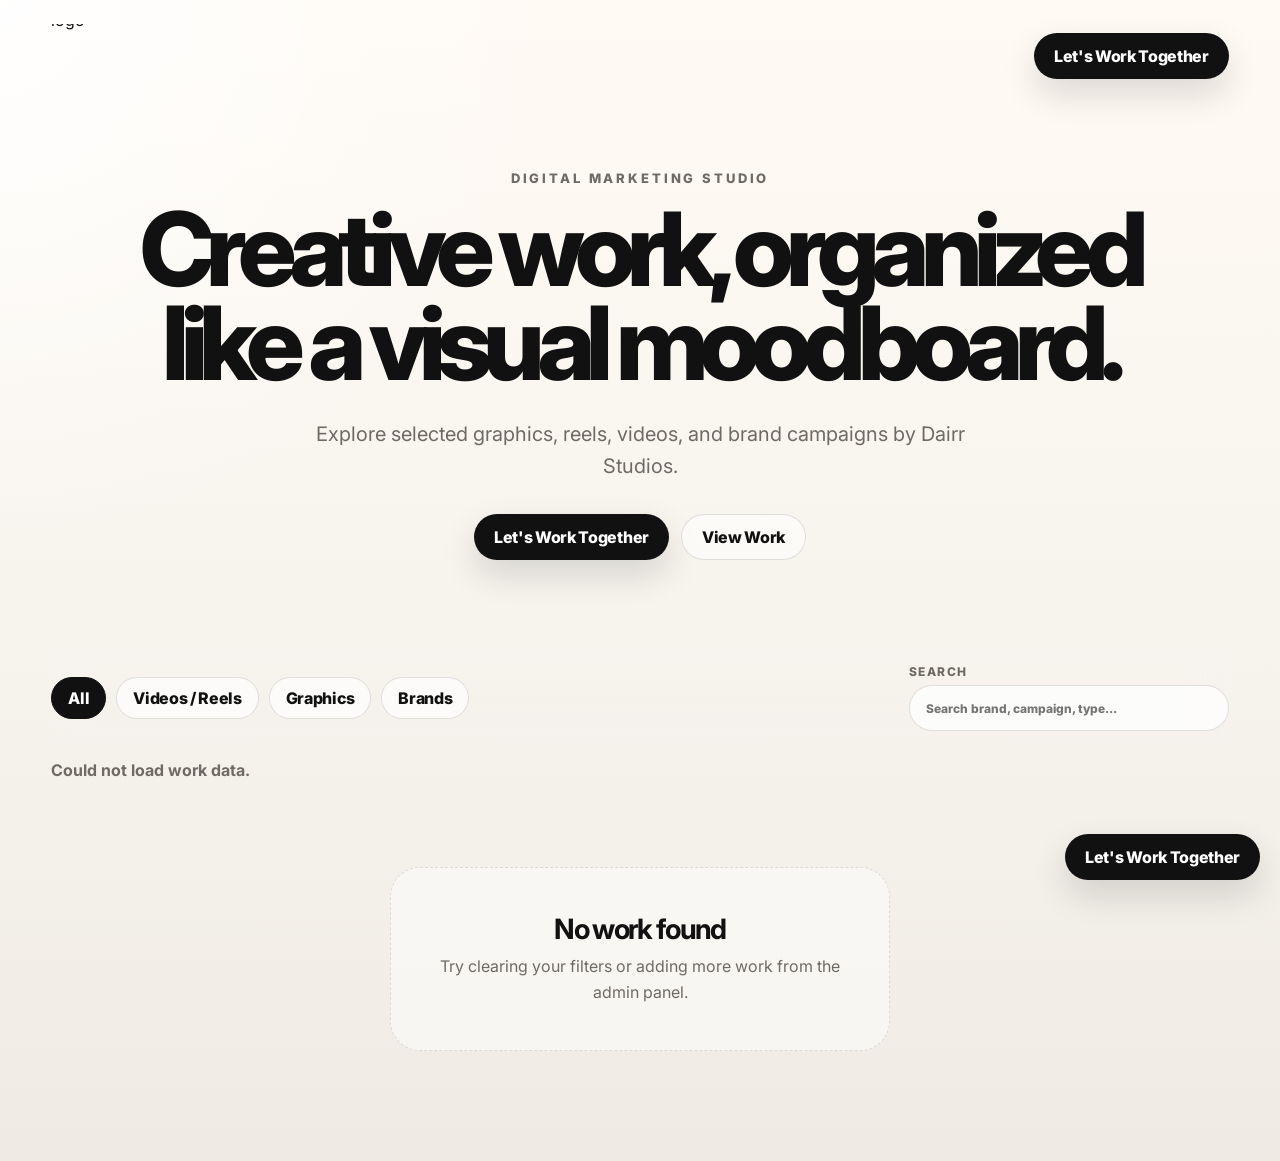
==== index.html @ c3e4b8ca "Add files via upload" ====
<!doctype html>
<html lang="en">
<head>
  <meta charset="utf-8" />
  <meta name="viewport" content="width=device-width, initial-scale=1" />
  <title>Dairr Studios | Creative Portfolio</title>
  <meta name="description" content="A visual portfolio by Dairr Studios, featuring graphics, videos, reels, and brand work." />
  <meta property="og:title" content="Dairr Studios | Creative Portfolio" />
  <meta property="og:description" content="Explore graphics, videos, reels, and brand work by Dairr Studios." />
  <meta property="og:type" content="website" />
  <meta property="og:image" content="/assets/dairr-logo.jpeg" />
  <link rel="icon" href="/assets/dairr-logo.jpeg" />
  <link rel="preconnect" href="https://fonts.googleapis.com">
  <link rel="preconnect" href="https://fonts.gstatic.com" crossorigin>
  <link href="https://fonts.googleapis.com/css2?family=Inter:wght@400;500;600;700;800&display=swap" rel="stylesheet">
  <link rel="stylesheet" href="/styles.css" />
</head>
<body>
  <header class="site-header">
    <nav class="nav-shell" aria-label="Primary navigation">
      <a class="brand-mark" href="/" aria-label="Dairr Studios home">
        <img src="/assets/dairr-logo.jpeg" alt="Dairr Studios logo" />
      </a>
      <a class="desktop-cta" href="mailto:dairrstudios@gmail.com?subject=Let's%20work%20together%20with%20Dairr%20Studios">Let's Work Together</a>
    </nav>

    <section class="hero">
      <p class="eyebrow">Digital Marketing Studio</p>
      <h1>Creative work, organized like a visual moodboard.</h1>
      <p class="hero-copy">Explore selected graphics, reels, videos, and brand campaigns by Dairr Studios.</p>
      <div class="hero-actions">
        <a class="primary-cta" href="mailto:dairrstudios@gmail.com?subject=Let's%20work%20together%20with%20Dairr%20Studios">Let's Work Together</a>
        <a class="secondary-cta" href="#work">View Work</a>
      </div>
    </section>
  </header>

  <main id="work" class="work-area">
    <section class="toolbar" aria-label="Portfolio filters">
      <div class="filter-group" role="group" aria-label="Content type filters">
        <button class="filter-btn active" data-filter="all" type="button">All</button>
        <button class="filter-btn" data-filter="video" type="button">Videos / Reels</button>
        <button class="filter-btn" data-filter="graphic" type="button">Graphics</button>
        <button class="filter-btn" data-filter="brands" type="button">Brands</button>
      </div>
      <label class="search-wrap" for="searchInput">
        <span>Search</span>
        <input id="searchInput" type="search" placeholder="Search brand, campaign, type..." autocomplete="off" />
      </label>
    </section>

    <section class="brand-strip hidden" id="brandStrip" aria-label="Brand filters"></section>

    <section class="status-line" aria-live="polite">
      <span id="resultCount">Loading work...</span>
      <button id="clearBrand" class="clear-brand hidden" type="button">Clear brand filter</button>
    </section>

    <section class="masonry-grid" id="masonryGrid" aria-label="Dairr Studios work feed"></section>

    <section class="empty-state hidden" id="emptyState">
      <h2>No work found</h2>
      <p>Try clearing your filters or adding more work from the admin panel.</p>
    </section>
  </main>

  <dialog class="preview-modal" id="previewModal">
    <button class="modal-close" id="modalClose" type="button" aria-label="Close preview">×</button>
    <div class="modal-body" id="modalBody"></div>
  </dialog>

  <a class="floating-cta" href="mailto:dairrstudios@gmail.com?subject=Let's%20work%20together%20with%20Dairr%20Studios">Let's Work Together</a>

  <script src="/script.js"></script>
</body>
</html>
---- styles.css ----
:root {
  --bg: #f7f4ee;
  --card: #ffffff;
  --ink: #111111;
  --muted: #6f6a64;
  --line: rgba(17, 17, 17, 0.12);
  --soft: rgba(17, 17, 17, 0.055);
  --accent: #111111;
  --radius-lg: 30px;
  --radius-md: 20px;
  --radius-sm: 999px;
  --shadow: 0 24px 70px rgba(17, 17, 17, 0.10);
}

* { box-sizing: border-box; }

html {
  scroll-behavior: smooth;
}

body {
  margin: 0;
  min-height: 100vh;
  font-family: Inter, system-ui, -apple-system, BlinkMacSystemFont, "Segoe UI", sans-serif;
  background:
    radial-gradient(circle at top left, rgba(255, 255, 255, 0.92), transparent 34rem),
    linear-gradient(180deg, #fffaf4 0%, var(--bg) 52%, #efebe4 100%);
  color: var(--ink);
}

img, video, iframe { max-width: 100%; }

a { color: inherit; text-decoration: none; }

button, input { font: inherit; }

.site-header {
  padding: 24px clamp(18px, 4vw, 56px) 42px;
}

.nav-shell {
  max-width: 1440px;
  margin: 0 auto;
  display: flex;
  align-items: center;
  justify-content: space-between;
  gap: 24px;
}

.brand-mark {
  width: 132px;
  height: 64px;
  display: inline-flex;
  align-items: center;
  justify-content: flex-start;
  overflow: hidden;
}

.brand-mark img {
  width: 132px;
  height: 132px;
  object-fit: contain;
  mix-blend-mode: multiply;
}

.desktop-cta,
.primary-cta,
.secondary-cta,
.floating-cta {
  display: inline-flex;
  align-items: center;
  justify-content: center;
  min-height: 46px;
  padding: 0 20px;
  border-radius: var(--radius-sm);
  font-weight: 800;
  letter-spacing: -0.02em;
  transition: transform 180ms ease, box-shadow 180ms ease, background 180ms ease;
}

.desktop-cta,
.primary-cta,
.floating-cta {
  background: var(--ink);
  color: #fff;
  box-shadow: 0 15px 35px rgba(17, 17, 17, 0.14);
}

.secondary-cta {
  border: 1px solid var(--line);
  background: rgba(255, 255, 255, 0.58);
}

.desktop-cta:hover,
.primary-cta:hover,
.secondary-cta:hover,
.floating-cta:hover,
.filter-btn:hover,
.brand-chip:hover,
.card:hover {
  transform: translateY(-2px);
}

.hero {
  max-width: 1180px;
  margin: 82px auto 46px;
  text-align: center;
}

.eyebrow {
  margin: 0 0 16px;
  font-size: 13px;
  text-transform: uppercase;
  letter-spacing: 0.22em;
  font-weight: 800;
  color: var(--muted);
}

.hero h1 {
  margin: 0 auto;
  max-width: 1020px;
  font-size: clamp(42px, 8vw, 112px);
  line-height: 0.92;
  letter-spacing: -0.085em;
  font-weight: 800;
}

.hero-copy {
  margin: 28px auto 0;
  max-width: 650px;
  color: var(--muted);
  font-size: clamp(16px, 2vw, 20px);
  line-height: 1.6;
}

.hero-actions {
  margin-top: 32px;
  display: flex;
  gap: 12px;
  justify-content: center;
  flex-wrap: wrap;
}

.work-area {
  max-width: 1540px;
  margin: 0 auto;
  padding: 0 clamp(18px, 4vw, 56px) 110px;
}

.toolbar {
  position: sticky;
  top: 0;
  z-index: 5;
  display: flex;
  justify-content: space-between;
  align-items: center;
  gap: 18px;
  padding: 16px 0;
  backdrop-filter: blur(18px);
}

.filter-group,
.brand-strip {
  display: flex;
  gap: 10px;
  flex-wrap: wrap;
}

.filter-btn,
.brand-chip,
.clear-brand {
  border: 1px solid var(--line);
  background: rgba(255, 255, 255, 0.68);
  border-radius: var(--radius-sm);
  color: var(--ink);
  min-height: 42px;
  padding: 0 16px;
  cursor: pointer;
  font-weight: 800;
  letter-spacing: -0.02em;
  transition: transform 180ms ease, background 180ms ease, color 180ms ease, border 180ms ease;
}

.filter-btn.active,
.brand-chip.active {
  background: var(--ink);
  color: #fff;
  border-color: var(--ink);
}

.search-wrap {
  min-width: min(320px, 100%);
  display: grid;
  gap: 6px;
  color: var(--muted);
  font-size: 12px;
  font-weight: 800;
  text-transform: uppercase;
  letter-spacing: 0.12em;
}

.search-wrap input {
  width: 100%;
  height: 46px;
  border: 1px solid var(--line);
  border-radius: var(--radius-sm);
  background: rgba(255, 255, 255, 0.72);
  padding: 0 16px;
  outline: none;
  color: var(--ink);
}

.search-wrap input:focus {
  border-color: rgba(17, 17, 17, 0.42);
}

.brand-strip {
  margin: 8px 0 18px;
}

.status-line {
  min-height: 34px;
  display: flex;
  align-items: center;
  justify-content: space-between;
  gap: 16px;
  margin: 6px 0 16px;
  color: var(--muted);
  font-weight: 700;
}

.masonry-grid {
  column-count: 4;
  column-gap: 18px;
}

.card {
  position: relative;
  break-inside: avoid;
  margin: 0 0 18px;
  overflow: hidden;
  border-radius: var(--radius-lg);
  background: var(--card);
  box-shadow: 0 10px 35px rgba(17, 17, 17, 0.08);
  border: 1px solid rgba(17, 17, 17, 0.08);
  cursor: pointer;
  transition: transform 180ms ease, box-shadow 180ms ease;
}

.card:hover {
  box-shadow: var(--shadow);
}

.card-media {
  width: 100%;
  display: block;
  background: #ebe5dc;
}

.card video {
  display: block;
  width: 100%;
  height: auto;
}

.card-placeholder {
  min-height: 300px;
  display: grid;
  place-items: center;
  padding: 28px;
  text-align: center;
  background:
    radial-gradient(circle at 30% 20%, rgba(255, 255, 255, 0.75), transparent 16rem),
    linear-gradient(135deg, #f4efe8, #ded7cc);
}

.card-placeholder strong {
  display: block;
  font-size: 24px;
  letter-spacing: -0.055em;
}

.card-content {
  padding: 15px 16px 17px;
}

.card-topline {
  display: flex;
  align-items: center;
  justify-content: space-between;
  gap: 12px;
  margin-bottom: 8px;
}

.badge {
  display: inline-flex;
  align-items: center;
  min-height: 28px;
  padding: 0 10px;
  border-radius: var(--radius-sm);
  background: var(--soft);
  color: var(--muted);
  font-size: 12px;
  font-weight: 900;
  text-transform: uppercase;
  letter-spacing: 0.08em;
}

.card h2 {
  margin: 0;
  font-size: 18px;
  line-height: 1.22;
  letter-spacing: -0.055em;
}

.brand-name {
  margin: 7px 0 0;
  color: var(--muted);
  font-size: 14px;
  font-weight: 700;
}

.empty-state {
  margin: 64px auto 0;
  max-width: 500px;
  text-align: center;
  padding: 44px;
  border: 1px dashed var(--line);
  border-radius: var(--radius-lg);
  background: rgba(255, 255, 255, 0.48);
}

.empty-state h2 {
  margin: 0 0 8px;
  font-size: 28px;
  letter-spacing: -0.06em;
}

.empty-state p {
  margin: 0;
  color: var(--muted);
  line-height: 1.6;
}

.preview-modal {
  width: min(1040px, calc(100vw - 24px));
  max-height: calc(100vh - 24px);
  border: 0;
  padding: 0;
  border-radius: 32px;
  background: var(--card);
  color: var(--ink);
  overflow: hidden;
  box-shadow: 0 40px 110px rgba(0, 0, 0, 0.35);
}

.preview-modal::backdrop {
  background: rgba(17, 17, 17, 0.72);
  backdrop-filter: blur(10px);
}

.modal-close {
  position: absolute;
  top: 14px;
  right: 14px;
  z-index: 3;
  width: 42px;
  height: 42px;
  border-radius: 50%;
  border: 1px solid rgba(255, 255, 255, 0.45);
  background: rgba(17, 17, 17, 0.68);
  color: #fff;
  cursor: pointer;
  font-size: 28px;
  line-height: 1;
}

.modal-body {
  display: grid;
  grid-template-columns: minmax(0, 1.35fr) minmax(280px, 0.65fr);
}

.modal-visual {
  display: grid;
  place-items: center;
  min-height: 500px;
  background: #111;
}

.modal-visual img,
.modal-visual video,
.modal-visual iframe {
  width: 100%;
  max-height: calc(100vh - 110px);
  object-fit: contain;
}

.modal-visual iframe {
  aspect-ratio: 16 / 9;
  border: 0;
}

.modal-info {
  padding: 38px 32px;
  display: flex;
  flex-direction: column;
  gap: 14px;
}

.modal-info h2 {
  margin: 0;
  font-size: clamp(28px, 4vw, 48px);
  line-height: 0.95;
  letter-spacing: -0.08em;
}

.modal-info p {
  margin: 0;
  color: var(--muted);
  line-height: 1.65;
}

.external-link {
  margin-top: auto;
  display: inline-flex;
  align-items: center;
  justify-content: center;
  min-height: 46px;
  border-radius: var(--radius-sm);
  border: 1px solid var(--line);
  font-weight: 900;
}

.floating-cta {
  position: fixed;
  right: 20px;
  bottom: 20px;
  z-index: 6;
}

.hidden { display: none !important; }

@media (max-width: 1180px) {
  .masonry-grid { column-count: 3; }
}

@media (max-width: 880px) {
  .toolbar {
    position: static;
    flex-direction: column;
    align-items: stretch;
  }

  .filter-group { overflow-x: auto; flex-wrap: nowrap; padding-bottom: 2px; }
  .filter-btn { white-space: nowrap; }
  .masonry-grid { column-count: 2; }
  .modal-body { grid-template-columns: 1fr; }
  .modal-visual { min-height: auto; }
  .modal-info { padding: 26px; }
  .desktop-cta { display: none; }
}

@media (max-width: 560px) {
  .site-header { padding-top: 16px; }
  .brand-mark { width: 104px; height: 54px; }
  .brand-mark img { width: 112px; height: 112px; }
  .hero { margin-top: 44px; text-align: left; }
  .hero-actions { justify-content: flex-start; }
  .masonry-grid { column-count: 1; }
  .floating-cta { left: 18px; right: 18px; bottom: 14px; }
}
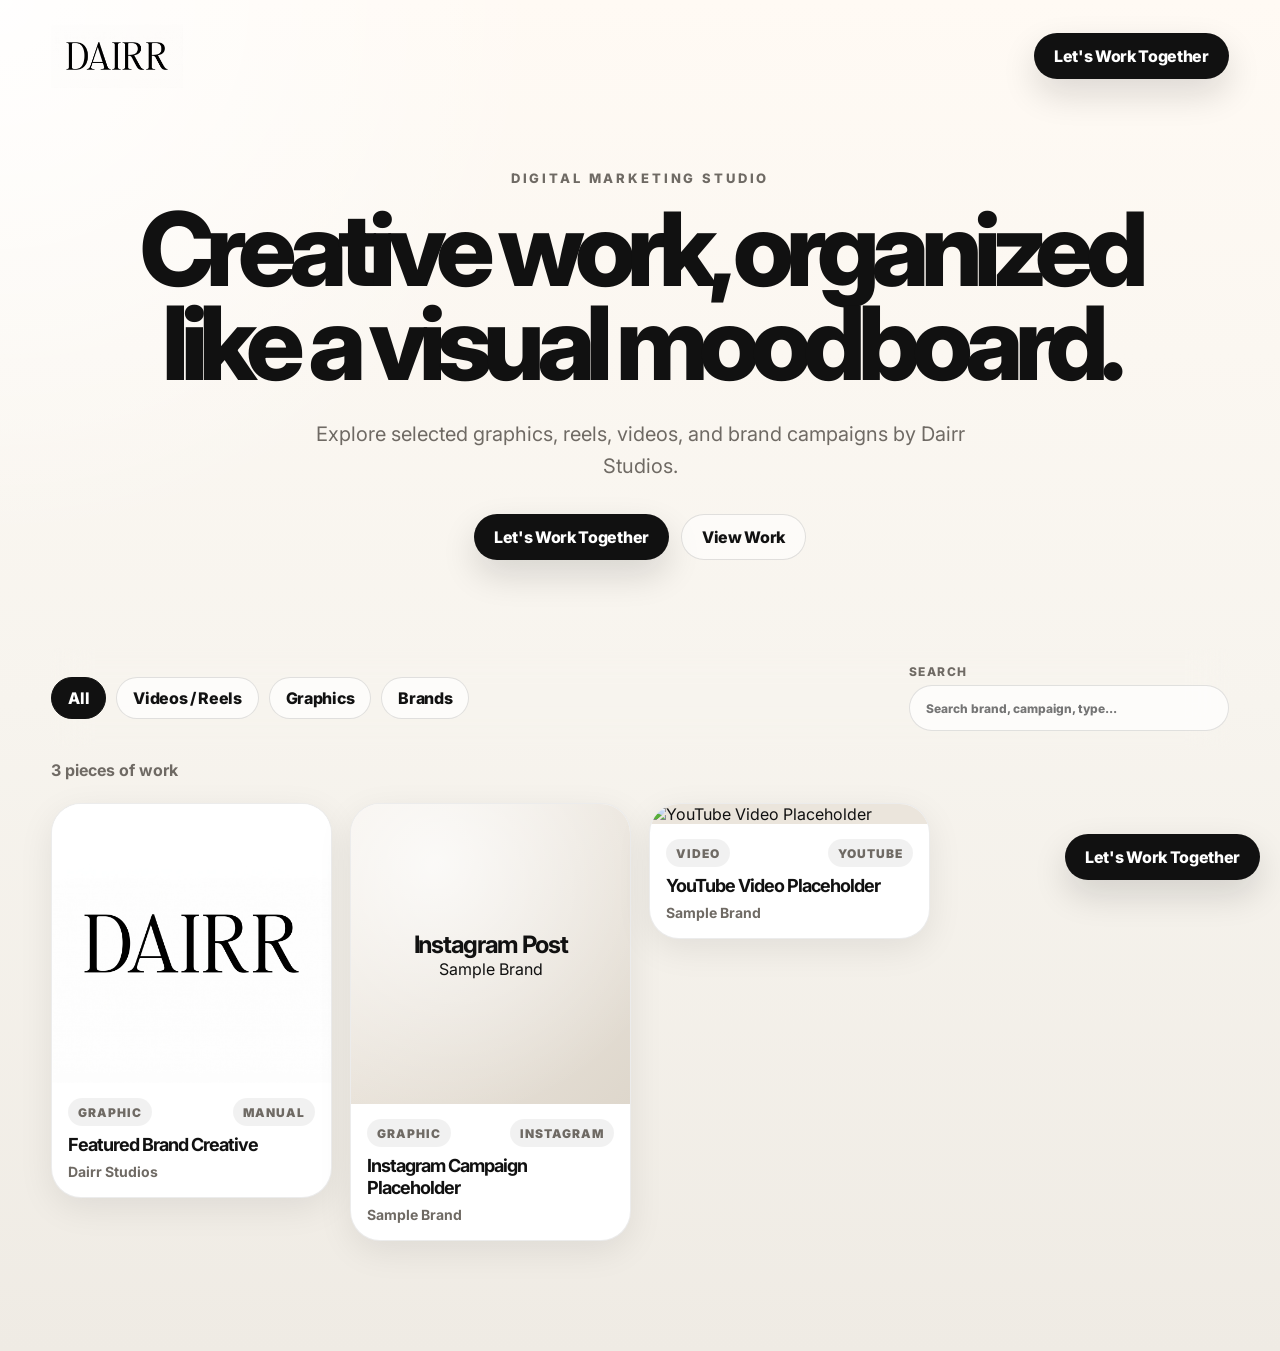
==== commit c43a4afa: "Update contact links to Google Forms" ====
--- a/index.html
+++ b/index.html
@@ -21,7 +21,7 @@
       <a class="brand-mark" href="/" aria-label="Dairr Studios home">
         <img src="/assets/dairr-logo.jpeg" alt="Dairr Studios logo" />
       </a>
-      <a class="desktop-cta" href="mailto:dairrstudios@gmail.com?subject=Let's%20work%20together%20with%20Dairr%20Studios">Let's Work Together</a>
+      <a class="desktop-cta" href="https://docs.google.com/forms/d/e/1FAIpQLSeTxkeIeXmZQqp7lIoa8B3GjtwAcoMTfUKxfsSGdkhWU0KMXQ/viewform?subject=Let's%20work%20together%20with%20Dairr%20Studios">Let's Work Together</a>
     </nav>
 
     <section class="hero">
@@ -29,7 +29,7 @@
       <h1>Creative work, organized like a visual moodboard.</h1>
       <p class="hero-copy">Explore selected graphics, reels, videos, and brand campaigns by Dairr Studios.</p>
       <div class="hero-actions">
-        <a class="primary-cta" href="mailto:dairrstudios@gmail.com?subject=Let's%20work%20together%20with%20Dairr%20Studios">Let's Work Together</a>
+        <a class="primary-cta" href="https://docs.google.com/forms/d/e/1FAIpQLSeTxkeIeXmZQqp7lIoa8B3GjtwAcoMTfUKxfsSGdkhWU0KMXQ/viewform?subject=Let's%20work%20together%20with%20Dairr%20Studios">Let's Work Together</a>
         <a class="secondary-cta" href="#work">View Work</a>
       </div>
     </section>
